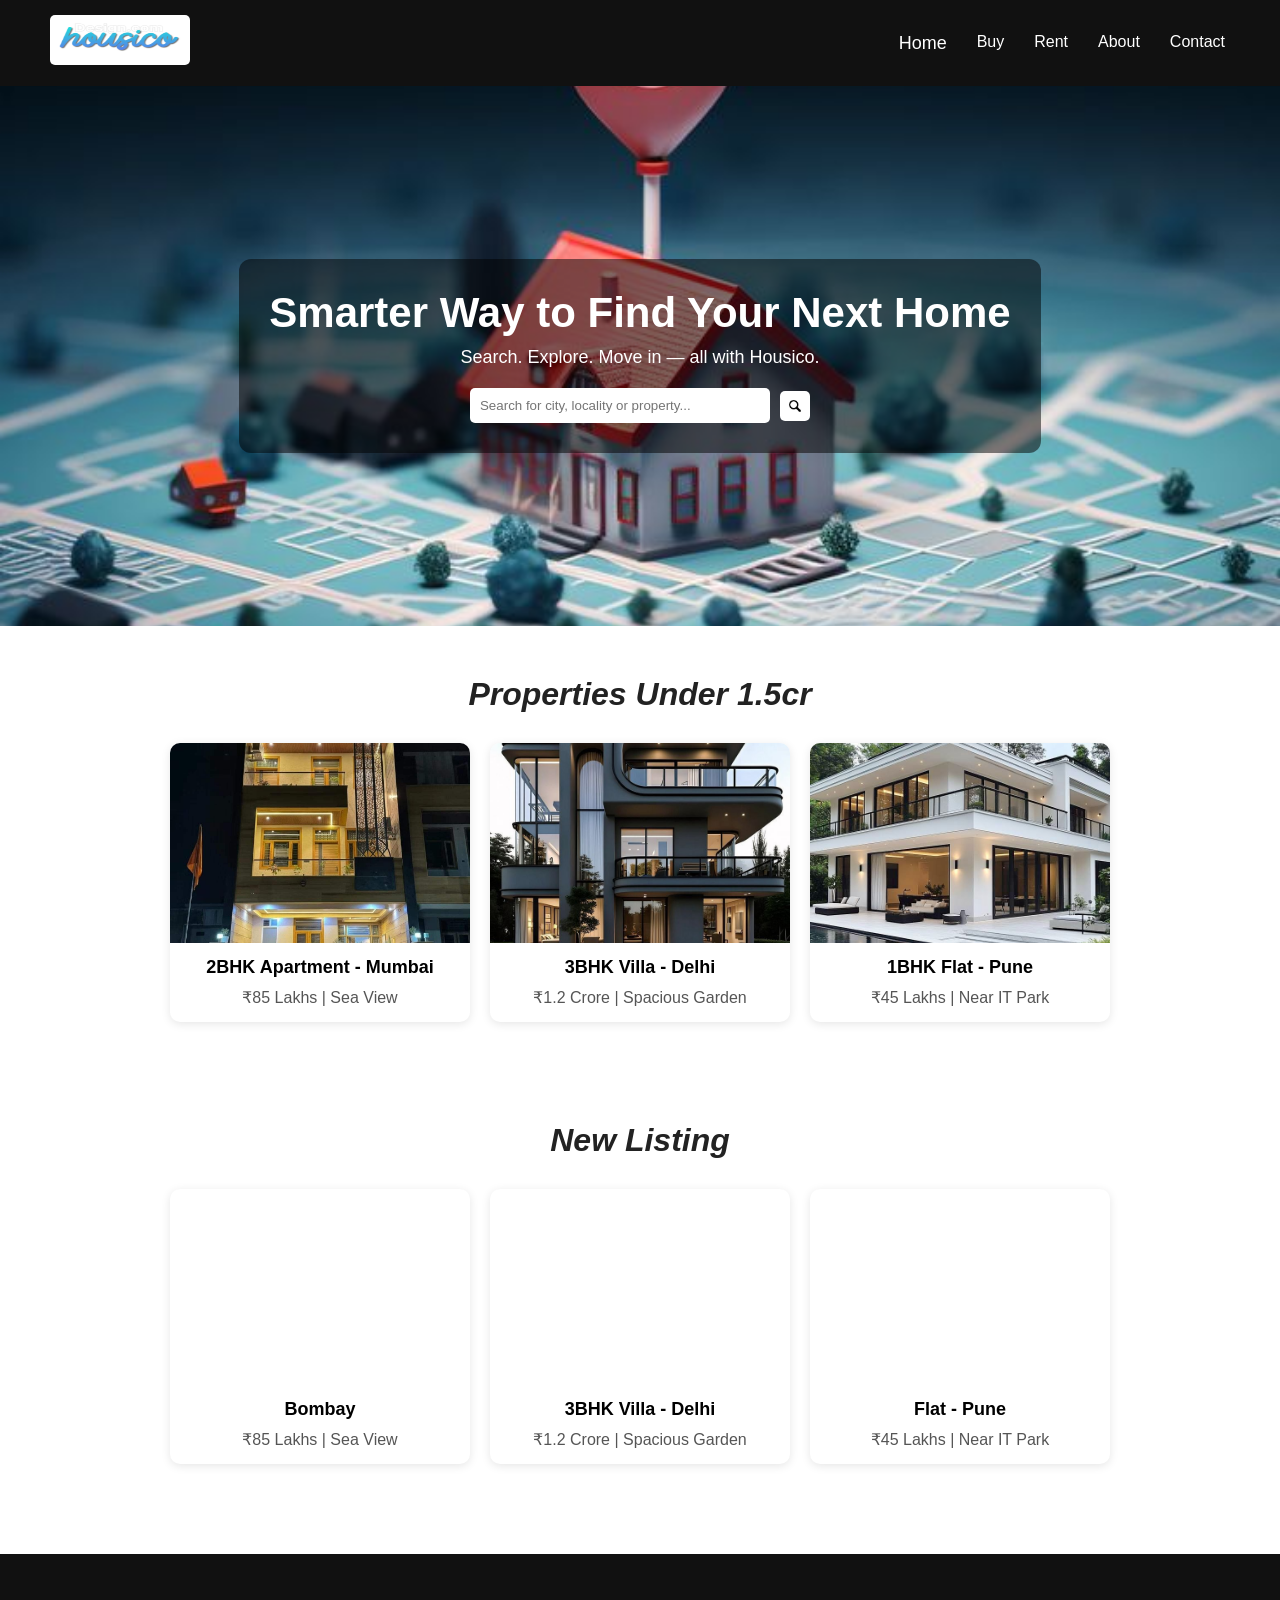
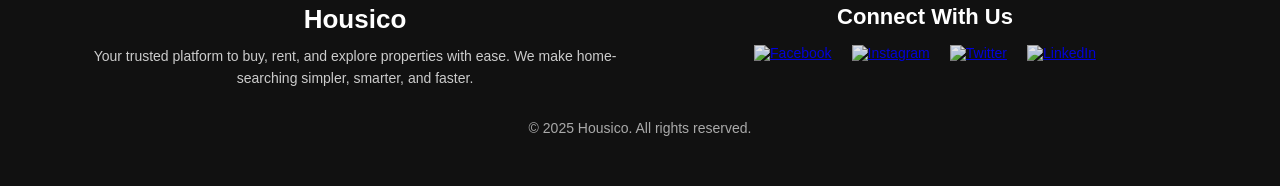
==== buy.html @ acdc95c1 "made buy page,new logo added,fotter improved" ====
<!DOCTYPE html>
<html lang="en">
<head>
    <meta charset="UTF-8">
    <meta name="viewport" content="width=device-width, initial-scale=1.0">
    <title>Document</title>
    <link rel="stylesheet" href="style.css">
</head>
<body>
  <header class="navbar">
    <div class="logo">
        <img src="./images/logo/image.png" alt="Menu Icon" class="menu-icon" />
    </div>
    
    <nav>
      <ul class="nav-links">
        <li><a href="index.html" class="active">Home</a></li>
        <li><a href="buy.html">Buy</a></li>
        <li><a href="rent.html">Rent</a></li>
        <li><a href="about.html">About</a></li>
        <li><a href="contact.html">Contact</a></li>
      </ul>
    </nav>
  </header>

    <!-- Hero Section -->
  <section class="heroforbuy">
    <div class="hero-contentforbuy">
      <h1>Smarter Way to Find Your Next Home</h1>
      <p>Search. Explore. Move in — all with Housico.</p>
       <div class="search-boxforbuy">
        <input type="search" placeholder="Search for city, locality or property..." id="search-barforbuy"/>
        <img src="./images/searchicon/searchicon.jpg" alt="Search" class="search-iconforbuy" />
        </div>
    </div>
  </section>
     <section class="featured">
    <h2>Properties Under 1.5cr </h2>
    <div class="property-container">
      <div class="property-card">
        <img src="./images/propetyforbuypage/house1.jpg" alt="House 1">
        <h3>2BHK Apartment - Mumbai</h3>
        <p>₹85 Lakhs | Sea View</p>
      </div>
      <div class="property-card">
        <img src=".//images/propetyforbuypage/property.jpg" alt="House 2">
        <h3>3BHK Villa - Delhi</h3>
        <p>₹1.2 Crore | Spacious Garden</p>
      </div>
      <div class="property-card">
        <img src="./images/propetyforbuypage/property11.jpg" alt="House 3">
        <h3>1BHK Flat - Pune</h3>
        <p>₹45 Lakhs | Near IT Park</p>
      </div>
    </div>
  </section>

  </section>
     <section class="featured">
    <h2>New Listing</h2>
    <div class="property-container">
      <div class="property-card">
        <video autoplay loop src="./images/newlisting/REC-20251116224227.mp4"></video>
        <h3>Bombay</h3>
        <p>₹85 Lakhs | Sea View</p>
      </div>
      <div class="property-card">
        <video autoplay loop src="./images/newlisting/REC-20251116225117.mp4"></video>
        <h3>3BHK Villa - Delhi</h3>
        <p>₹1.2 Crore | Spacious Garden</p>
      </div>
      <div class="property-card">
         <video autoplay loop src="./images/newlisting/REC-20251116225354.mp4"></video>
        <h3> Flat - Pune</h3>
        <p>₹45 Lakhs | Near IT Park</p>
      </div>
    </div>
  </section>

  <footer>
  <div class="footer-container">

    <div class="footer-about">
      <h3>Housico</h3>
      <p>Your trusted platform to buy, rent, and explore properties with ease.
         We make home-searching simpler, smarter, and faster.</p>
    </div>

    <div class="footer-social">
      <h4>Connect With Us</h4>
      <div class="social-icons">
        <a href="#"><img src="https://cdn-icons-png.flaticon.com/512/733/733547.png" alt="Facebook"></a>
        <a href="#"><img src="https://cdn-icons-png.flaticon.com/512/733/733558.png" alt="Instagram"></a>
        <a href="#"><img src="https://cdn-icons-png.flaticon.com/512/733/733579.png" alt="Twitter"></a>
        <a href="#"><img src="https://cdn-icons-png.flaticon.com/512/3536/3536505.png" alt="LinkedIn"></a>
      </div>
    </div>

  </div>

  <p class="footer-bottom">© 2025 Housico. All rights reserved.</p>
</footer>


    
</body>
</html>
---- style.css ----
* {
  margin: 0;
  padding: 0;
  box-sizing: border-box;
  font-family: "Poppins", sans-serif;
}

.navbar {
  display: flex;
  justify-content: space-between;
  align-items: center;
  background: #111;
  padding: 15px 40px;
  color: rgb(26, 132, 189);
}
.nav-links a {
  color: #11223d;   
  text-decoration: none;
  font-weight: 500;
}

.nav-links a:hover {
  color: #6EC6FF;    
}
.menu-icon {
  width: 30px;
  height: 30px;
  margin-left: 10px;
  border-radius: 5px;
}


.logo {
  font-size: 24px;
  font-weight: bold;

}
.logo img {
  width: 140px; 
  height: 50px;  
}


.navbar ul {
  display: flex;
  list-style: none;
}

.navbar ul li {
  margin: 0 15px;
}

.navbar ul li a {
  color: white;
  text-decoration: none;
  font-weight: 500;
}

.navbar ul li a.active,
.navbar ul li a:hover {
  font-size: 18px;
}

.hero {
  background: url('./images/herobackground/herobackgrod.jpeg') no-repeat center center/cover;
  color: white;
  height: 60vh;
  display: flex;
  align-items: center;
  justify-content: center;
  text-align: center;
}

.hero-content {
  background: rgba(0, 0, 0, 0.5);
  padding: 30px;
  border-radius: 12px;
}

.hero h1 {
  font-size: 42px;
  margin-bottom: 10px;
}

.hero p {
  margin-bottom: 20px;
  font-size: 18px;
}


.hero input {
  padding: 10px;
  width: 300px;
  border: none;
  border-radius: 5px;
  margin-right: 10px;
}
.search-box {
  display: flex;
  justify-content: center;
  align-items: center;

  
}
.search-icon {
  width: 30px;
  height: 30px;
  cursor: pointer;
  border-radius: 5px;
  
}



.featured {
  padding: 50px 40px;
  text-align: center;
}
.featured h2 {
  text-align: center;
  font-size: 32px;
  font-weight: 600;
  color: #222;
  font-style: italic;

}

.property-container {
  display: flex;
  flex-wrap: wrap;
  justify-content: center;
  gap: 20px;
  margin-top: 30px;
}

.property-card {
  width: 300px;
  background: #fff;
  border-radius: 10px;
  box-shadow: 0 2px 10px rgba(0,0,0,0.1);
  overflow: hidden;
}

.property-card img {
  width: 100%;
  height: 200px;
  object-fit: cover;
}

.property-card h3 {
  font-size: 18px;
  margin: 10px 0;
}

.property-card p {
  color: #555;
  margin-bottom: 15px;
}
.property-card video {
  width: 100%;
  height: 200px;
  object-fit: cover;
  border: none;
  border-radius: 0; 
  display: block;
}



footer {
  background: #004aad;
  color: white;
  text-align: center;
  padding: 15px;
  font-size: 14px;
  margin-top: 40px;
}

@media (max-width: 768px) {
  .property-container {
    flex-direction: column;
    align-items: center;
  }

  .hero h1 {
    font-size: 30px;
  }

  .navbar {
    flex-direction: column;
  }

  .navbar ul {
    flex-direction: column;
    align-items: center;
  }
}










.help-area {
  padding: 60px 40px;
  max-width: 1200px;
  margin: auto;
  text-align: left;
  font-family: "Poppins", sans-serif;
}

.help-area h2 {
  font-size: 32px;
  font-weight: 600;
  margin-bottom: 25px;
  color: #0a0a0a;
}

.help-tabs {
  display: flex;
  gap: 15px;
  margin-bottom: 35px;
}

.help-tabs .tab {
  padding: 10px 26px;
  border-radius: 30px;
  border: 1px solid #cccccc;
  background: white;
  font-size: 15px;
  cursor: pointer;
  color: #333;
  transition: 0.2s ease;
}

.help-tabs .tab:hover {
  background: #eaeaea;
}

.help-tabs .tab.active {
  background: #e5e5e5;
  border-color: #bdbdbd;
  font-weight: 600;
}

.help-cards {
  display: grid;
  grid-template-columns: repeat(auto-fit, minmax(300px, 1fr));
  gap: 22px;
}

.help-card {
  border: 1px solid #e0e0e0;
  background: #fff;
  border-radius: 12px;
  padding: 25px;
  position: relative;
  box-shadow: 0 2px 10px rgba(0,0,0,0.05);
  transition: 0.25s ease;
}

.help-card:hover {
  box-shadow: 0 4px 15px rgba(0,0,0,0.3);
}

.help-card .icon {
  position: absolute;
  top: 18px;
  right: 20px;
  font-size: 26px;
  color: #c10000;
}

.help-card h3 {
  font-size: 18px;
  font-weight: 600;
  margin-bottom: 12px;
  color: #222;
}

.help-card p {
  font-size: 15px;
  color: #555;
  line-height: 1.5;
  margin-bottom: 18px;
}

.help-card a {
  font-weight: 600;
  text-decoration: underline;
  color: #004aad;
  font-size: 15px;
}

.help-card a:hover {
  color: #002e73;
}


@media (max-width: 768px) {
  .help-area {
    padding: 40px 20px;
  }

  .helpTabs {
    flex-direction: column;
    gap: 10px;
  }

  .help-cards {
    grid-template-columns: 1fr;
  }
}






.heroforbuy {
  background: url('./images/herobackground/zzz.jpg') no-repeat center center/cover;
  color: white;
  height: 60vh;
  display: flex;
  align-items: center;
  justify-content: center;
  text-align: center;
}

.hero-contentforbuy {
  background: rgba(0, 0, 0, 0.5);
  padding: 30px;
  border-radius: 12px;
}

.heroforbuy h1 {
  font-size: 42px;
  margin-bottom: 10px;
}

.heroforbuy p {
  margin-bottom: 20px;
  font-size: 18px;
}

#search-barforbuy {
  padding: 10px;
  width: 300px;
  border: none;
  border-radius: 5px;
  margin-right: 10px;
}

.search-boxforbuy {
  display: flex;
  justify-content: center;
  align-items: center;
}

.search-iconforbuy {
  width: 30px;
  height: 30px;
  cursor: pointer;
  border-radius: 5px;
}






footer {
  background: #111;
  color: white;
  padding: 50px 20px;
  margin-top: 40px;
}

.footer-container {
  max-width: 1100px;
  margin: auto;
  display: flex;
  justify-content: space-between;
  align-items: flex-start;
  gap: 40px;
  flex-wrap: wrap;
}

.footer-about {
  flex: 1;
  min-width: 260px;
}

.footer-about h3 {
  font-size: 26px;
  margin-bottom: 10px;
}

.footer-about p {
  color: #ccc;
  line-height: 1.6;
}

.footer-social {
  flex: 1;
  min-width: 260px;
  text-align: center;
}

.footer-social h4 {
  font-size: 22px;
  margin-bottom: 15px;
}

.social-icons {
  display: flex;
  justify-content: center;
  gap: 20px;
}

.social-icons img {
  width: 35px;
  transition: 0.3s ease;
  opacity: 0.9;
}

.social-icons img:hover {
  transform: scale(1.15);
  opacity: 1;
}

.footer-bottom {
  text-align: center;
  margin-top: 30px;
  color: #aaa;
}
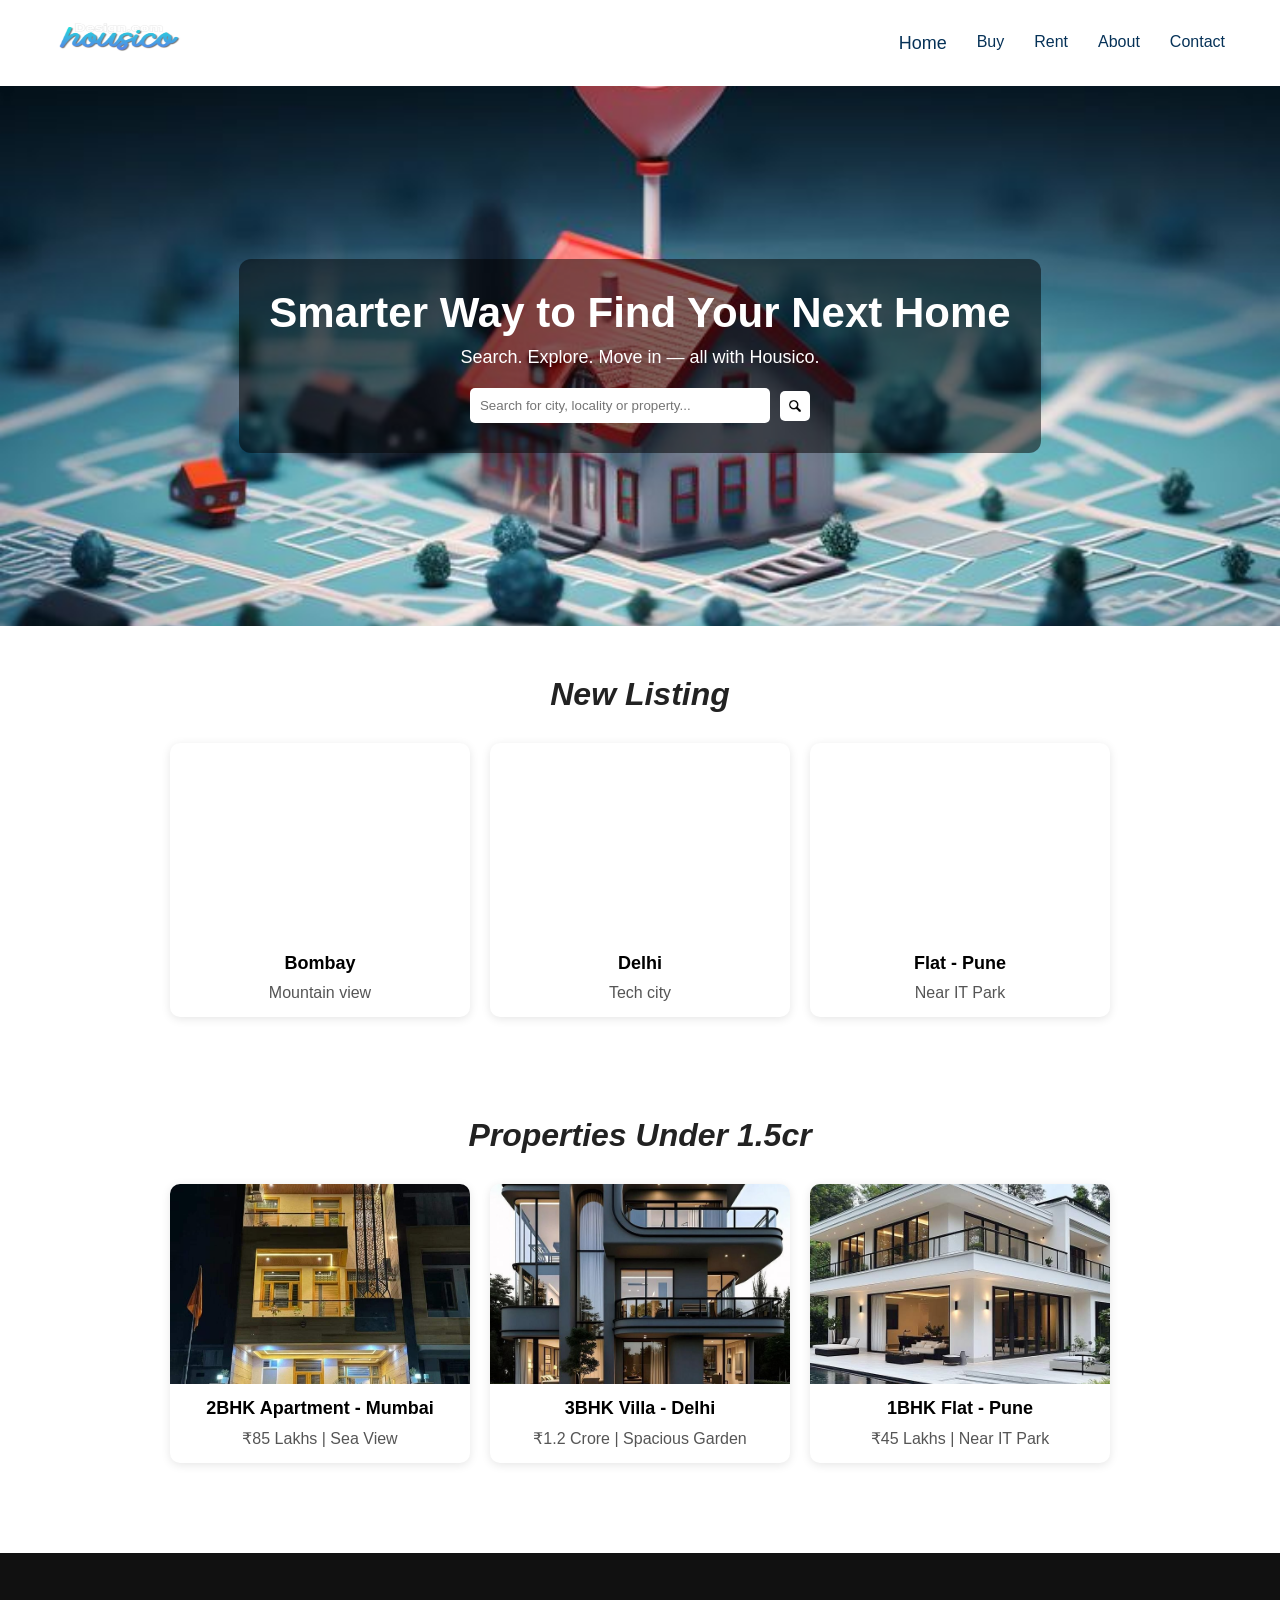
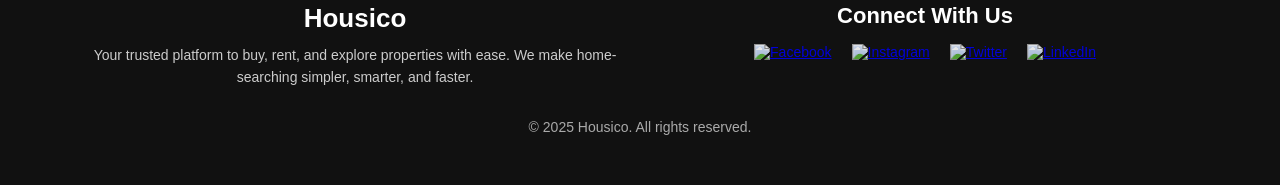
==== commit df8f893d: "nav color change,but page edited" ====
--- a/buy.html
+++ b/buy.html
@@ -33,6 +33,29 @@
         <img src="./images/searchicon/searchicon.jpg" alt="Search" class="search-iconforbuy" />
         </div>
     </div>
+
+      </section>
+     <section class="featured">
+    <h2>New Listing</h2>
+    <div class="property-container">
+      <div class="property-card">
+        <video autoplay loop src="./images/newlisting/REC-20251116224227.mp4"></video>
+        <h3>Bombay</h3>
+        <p> Mountain view</p>
+      </div>
+      <div class="property-card">
+        <video autoplay loop src="./images/newlisting/REC-20251116225117.mp4"></video>
+        <h3> Delhi</h3>
+        <p> Tech city</p>
+      </div>
+      <div class="property-card">
+         <video autoplay loop src="./images/newlisting/REC-20251116225354.mp4"></video>
+        <h3> Flat - Pune</h3>
+        <p> Near IT Park</p>
+      </div>
+    </div>
+  </section>
+
   </section>
      <section class="featured">
     <h2>Properties Under 1.5cr </h2>
@@ -55,27 +78,6 @@
     </div>
   </section>
 
-  </section>
-     <section class="featured">
-    <h2>New Listing</h2>
-    <div class="property-container">
-      <div class="property-card">
-        <video autoplay loop src="./images/newlisting/REC-20251116224227.mp4"></video>
-        <h3>Bombay</h3>
-        <p>₹85 Lakhs | Sea View</p>
-      </div>
-      <div class="property-card">
-        <video autoplay loop src="./images/newlisting/REC-20251116225117.mp4"></video>
-        <h3>3BHK Villa - Delhi</h3>
-        <p>₹1.2 Crore | Spacious Garden</p>
-      </div>
-      <div class="property-card">
-         <video autoplay loop src="./images/newlisting/REC-20251116225354.mp4"></video>
-        <h3> Flat - Pune</h3>
-        <p>₹45 Lakhs | Near IT Park</p>
-      </div>
-    </div>
-  </section>
 
   <footer>
   <div class="footer-container">
--- a/style.css
+++ b/style.css
@@ -4,14 +4,17 @@
   box-sizing: border-box;
   font-family: "Poppins", sans-serif;
 }
+body{
+  background-color:white;
+}
 
 .navbar {
   display: flex;
   justify-content: space-between;
   align-items: center;
-  background: #111;
+  background-color: #ffffff;
   padding: 15px 40px;
-  color: rgb(26, 132, 189);
+  color: white;
 }
 .nav-links a {
   color: #11223d;   
@@ -51,7 +54,7 @@
 }
 
 .navbar ul li a {
-  color: white;
+  color: rgb(6, 50, 88);
   text-decoration: none;
   font-weight: 500;
 }
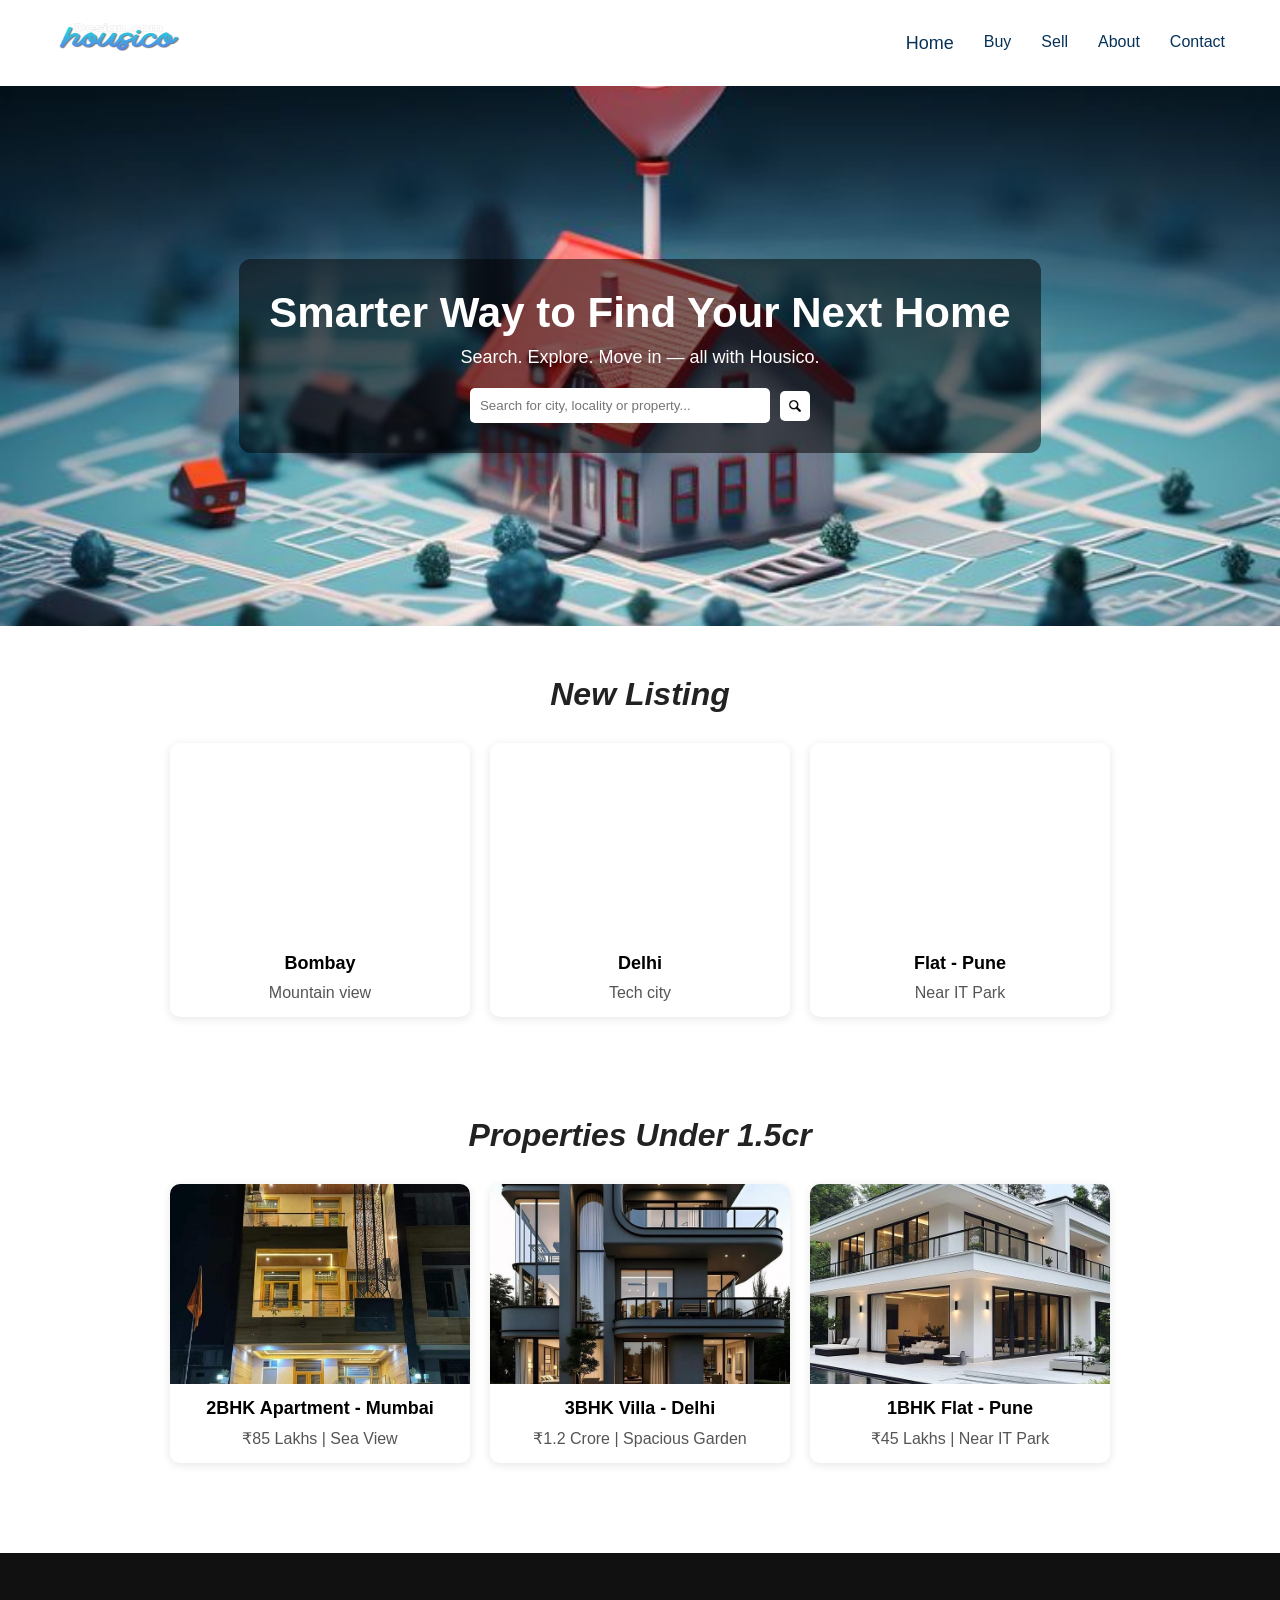
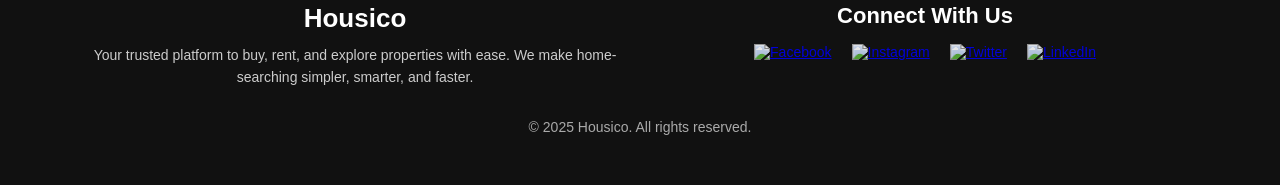
==== commit d8b7b7fb: "Sell page made" ====
--- a/buy.html
+++ b/buy.html
@@ -16,14 +16,14 @@
       <ul class="nav-links">
         <li><a href="index.html" class="active">Home</a></li>
         <li><a href="buy.html">Buy</a></li>
-        <li><a href="rent.html">Rent</a></li>
+        <li><a href="sell.html">Sell</a></li>
         <li><a href="about.html">About</a></li>
         <li><a href="contact.html">Contact</a></li>
       </ul>
     </nav>
   </header>
 
-    <!-- Hero Section -->
+    <!-- Hero section for buy (remenber to use good image)-->
   <section class="heroforbuy">
     <div class="hero-contentforbuy">
       <h1>Smarter Way to Find Your Next Home</h1>
--- a/style.css
+++ b/style.css
@@ -12,9 +12,9 @@
   display: flex;
   justify-content: space-between;
   align-items: center;
-  background-color: #ffffff;
+  background:rgb(255, 255, 255);
   padding: 15px 40px;
-  color: white;
+  color: rgb(22, 185, 207);
 }
 .nav-links a {
   color: #11223d;   
@@ -439,5 +439,192 @@
 .footer-bottom {
   text-align: center;
   margin-top: 30px;
-  color: #aaa;
-}
+  color: #aaaaaa;
+}
+
+
+
+
+
+
+.compare-section {
+  display: flex;
+  justify-content: space-between;
+  align-items: center;
+  padding: 60px 40px;
+  background: #fafafa;
+  gap: 40px;
+}
+
+.compare-left {
+  flex: 1.1;
+}
+
+.compare-left h1 {
+  font-size: 42px;
+  font-weight: 700;
+  color: #111;
+  line-height: 1.3;
+  margin-bottom: 30px;
+}
+
+
+
+.steps {
+  margin-top: 20px;
+  margin-bottom: 35px;
+}
+
+.step {
+  display: flex;
+  align-items: center;
+  margin-bottom: 14px;
+}
+
+.circle {
+  width: 40px;
+  height: 40px;
+  border-radius: 50%;
+  background: #111;
+  color: white;
+  display: flex;
+  justify-content: center;
+  align-items: center;
+  margin-right: 15px;
+  font-size: 20px;
+  font-weight: 600;
+}
+
+.address-box {
+  display: flex;
+  align-items: center;
+  gap: 10px;
+  margin-top: 20px;
+}
+
+.address-box input {
+  width: 330px;
+  padding: 15px;
+  border: 1px solid #ccc;
+  border-radius: 40px;
+  font-size: 15px;
+}
+
+.start-btn {
+  padding: 15px 28px;
+  background: black;
+  color: white;
+  border: none;
+  font-size: 16px;
+  border-radius: 40px;
+  cursor: pointer;
+}
+
+.start-btn:hover {
+  background: #1080db;
+}
+
+.compare-right {
+  flex: 1;
+  display: flex;
+  justify-content: center;
+}
+
+.compare-right img {
+  width: 100%;
+  max-width: 520px;
+  border-radius: 20px;
+}
+.headline {
+  font-size: 46px;
+  font-weight: 700;
+  line-height: 1.15;
+}
+
+.gradient-text {
+  background: linear-gradient(90deg, #0a2540, #1d72b8, #3ca4ff);
+  -webkit-background-clip: text;
+  -webkit-text-fill-color: transparent;
+}
+
+
+
+
+
+.agents-section {
+  text-align: center;
+  padding: 60px 20px;
+  font-family: "Poppins", sans-serif;
+}
+
+.agents-title {
+  font-size: 35px;
+  font-weight: 700;
+  margin-bottom: 5px;
+  color: #111;
+}
+
+.agents-subtitle {
+  font-size: 20px;
+  color: #444;
+  margin-bottom: 40px;
+}
+
+.agents-container {
+  display: flex;
+  justify-content: center;
+  flex-wrap: wrap;
+  gap: 50px;
+}
+
+.agent-card {
+  text-align: center;
+  width: 200px;
+}
+
+.agent-card img {
+  width: 130px;
+  height: 130px;
+  border-radius: 50%;
+  object-fit: cover;
+  margin-bottom: 15px;
+}
+
+.agent-card h3 {
+  font-size: 20px;
+  font-weight: 600;
+  margin-bottom: 4px;
+}
+
+.agency {
+  font-size: 14px;
+  color: #666;
+  margin-bottom: 12px;
+}
+
+.agent-card p {
+  font-size: 15px;
+  color: #333;
+}
+
+.bold {
+  font-weight: 700;
+}
+
+@media (max-width: 768px) {
+  .agents-container {
+    gap: 30px;
+  }
+
+  .agent-card {
+    width: 160px;
+  }
+
+  .agents-title {
+    font-size: 30px;
+  }
+}
+
+
+
+
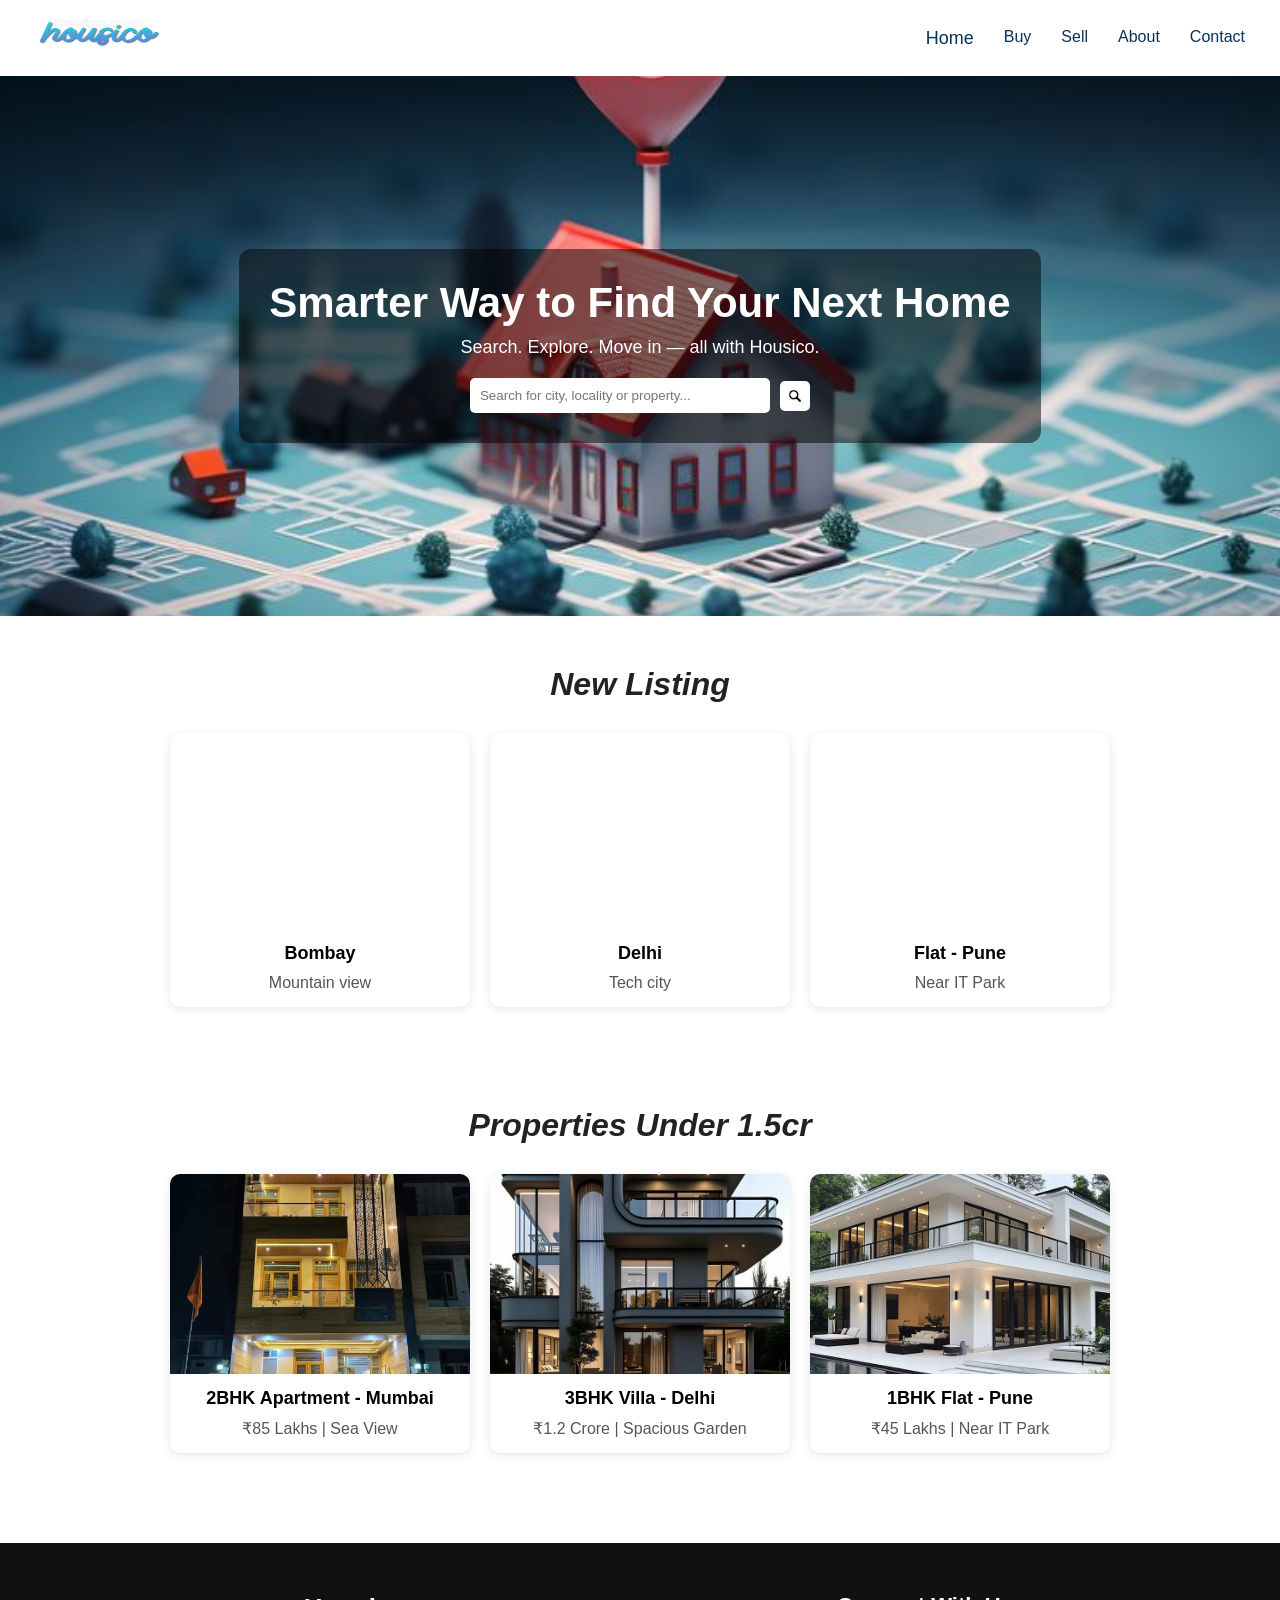
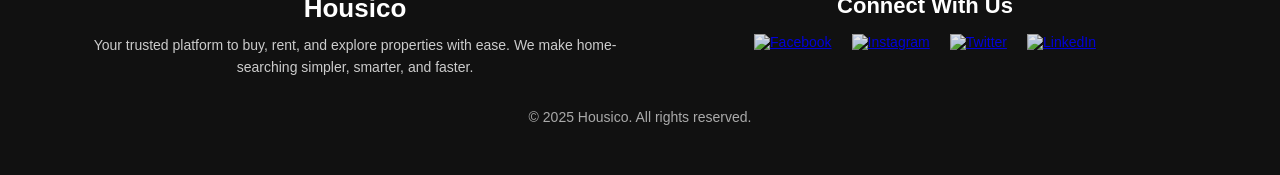
==== commit a0dfbc85: "java scrip added" ====
--- a/buy.html
+++ b/buy.html
@@ -19,6 +19,7 @@
         <li><a href="sell.html">Sell</a></li>
         <li><a href="about.html">About</a></li>
         <li><a href="contact.html">Contact</a></li>
+        
       </ul>
     </nav>
   </header>
@@ -104,6 +105,6 @@
 </footer>
 
 
-    
+    <script src="script.js"></script>
 </body>
 </html>
--- a/style.css
+++ b/style.css
@@ -198,14 +198,6 @@
     align-items: center;
   }
 }
-
-
-
-
-
-
-
-
 
 
 .help-area {
@@ -320,10 +312,6 @@
 }
 
 
-
-
-
-
 .heroforbuy {
   background: url('./images/herobackground/zzz.jpg') no-repeat center center/cover;
   color: white;
@@ -371,11 +359,6 @@
   border-radius: 5px;
 }
 
-
-
-
-
-
 footer {
   background: #111;
   color: white;
@@ -441,11 +424,6 @@
   margin-top: 30px;
   color: #aaaaaa;
 }
-
-
-
-
-
 
 .compare-section {
   display: flex;
@@ -548,9 +526,6 @@
 }
 
 
-
-
-
 .agents-section {
   text-align: center;
   padding: 60px 20px;
@@ -626,5 +601,297 @@
 }
 
 
-
-
+.search-container {
+    position: relative;       
+    width: 100%;
+    max-width: 400px;
+    display: inline-block;
+}
+
+#search-bar {
+    width: 100%;
+    padding: 10px;
+    padding-right: 35px;     
+    box-sizing: border-box;
+}
+
+
+.search-container .search-icon {
+    position: absolute;
+    right: 10px;
+    top: 50%;
+    transform: translateY(-50%);
+    width: 20px; 
+    height: 20px;
+    cursor: pointer;
+}
+
+#suggestions {
+    position: absolute;
+    top: 100%;               
+    left: 0;
+    width: 100%;
+    background: #000000ed;
+    border: 1px solid #ccc;
+    border-radius: 0 0 5px 5px;
+    box-shadow: 0 4px 10px rgba(0,0,0,0.1);
+    display: none;          
+    z-index: 1000;
+    max-height: 200px;
+    overflow-y: auto;
+}
+#suggestions div {
+    padding: 10px;
+    cursor: pointer;
+}
+#suggestions div:hover {
+    background: #81c4e6;
+}
+/* lllll */
+body.dark-mode {
+  background-color: #121212;  
+  color: #ffffff;             
+}
+
+
+body.dark-mode .navbar {
+  background-color: #1f1f1f; 
+  color: #ffffff;
+}
+
+body.dark-mode .nav-links a {
+  color: #ffffff; 
+}
+
+
+body.dark-mode .property-card,
+body.dark-mode .agent-card,
+body.dark-mode .help-card {
+  background-color: #1e1e1e; 
+  color: #ffffff;            
+  box-shadow: 0 4px 10px rgba(0,0,0,0.4);
+}
+
+
+body.dark-mode #suggestions {
+  background-color: #2a2a2a;
+  color: #ffffff;           
+  border: 1px solid #444;
+}
+
+
+body.dark-mode #suggestions div {
+  color: #ffffff;
+}
+
+body.dark-mode #suggestions div:hover {
+  background-color: #3a3a3a;
+}
+
+
+body.dark-mode h1,
+body.dark-mode h2,
+body.dark-mode h3,
+body.dark-mode p,
+body.dark-mode span,
+body.dark-mode label,
+body.dark-mode a {
+  color: #ffffff; 
+}
+
+.modal {
+  display: none;
+  position: fixed;
+  z-index: 10000;
+  left: 0;
+  top: 0;
+  width: 100%;
+  height: 100%;
+  overflow: auto;
+  background-color: rgba(0,0,0,0.5);
+  font-family: Arial, sans-serif;
+}
+
+.modal-content {
+  background-color: #fff;
+  margin: 5% auto;
+  padding: 30px 20px;
+  border-radius: 12px;
+  width: 90%;
+  max-width: 400px;
+  position: relative;
+  text-align: center;
+}
+
+
+.modal .close {
+  position: absolute;
+  top: 15px;
+  right: 20px;
+  font-size: 28px;
+  cursor: pointer;
+}
+
+.modal input[type="email"] {
+  width: 100%;
+  padding: 12px;
+  margin: 10px 0;
+  border-radius: 8px;
+  border: 1px solid #ccc;
+  box-sizing: border-box;
+}
+
+#continue-btn {
+  width: 100%;
+  padding: 12px;
+  margin: 10px 0;
+  background-color: black;
+  color: white;
+  border: none;
+  border-radius: 8px;
+  font-weight: bold;
+  cursor: pointer;
+}
+
+.divider {
+  display: flex;
+  align-items: center;
+  margin: 15px 0;
+}
+.divider::before,
+.divider::after {
+  content: '';
+  flex: 1;
+  height: 1px;
+  background: #ccc;
+}
+.divider span {
+  margin: 0 10px;
+  color: #555;
+}
+
+.social-btn {
+  display: flex;
+  align-items: center;
+  justify-content: center;
+  width: 100%;
+  margin: 8px 0;
+  padding: 10px;
+  border: 1px solid #ccc;
+  border-radius: 8px;
+  cursor: pointer;
+  background: #fff;
+}
+.social-btn img {
+  width: 20px;
+  height: 20px;
+  margin-right: 10px;
+}
+.social-btn.google { border-color: #ccc; }
+.social-btn.facebook { border-color: #1877f2; color: #1877f2; }
+.social-btn.apple { border-color: black; color: black; }
+
+.agent-text, .terms {
+  font-size: 12px;
+  margin-top: 15px;
+  color: #555;
+}
+.agent-text a, .terms a { text-decoration: underline; color: #555; }
+
+
+
+
+
+
+
+
+.navbar {
+  display: flex;
+  align-items: center;
+  justify-content: space-between;
+  padding: 10px 20px;
+  background-color: #ffffff;
+  box-shadow: 0 2px 5px rgba(0,0,0,0.1);
+}
+
+.navbar .navbar-buttons {
+  display: flex;
+  align-items: center;
+  gap: 10px; 
+}
+
+#login-btn {
+  padding: 8px 18px;
+  border-radius: 25px;
+  border: 2px solid #1a1a1a;
+  background: transparent;
+  color: #1a1a1a;
+  font-weight: bold;
+  cursor: pointer;
+  transition: all 0.3s;
+}
+
+#login-btn:hover {
+  background-color: #1a1a1a;
+  color: #ffffff;
+}
+
+
+#signup-btn {
+  padding: 8px 18px;
+  border-radius: 25px;
+  border: 2px solid #1a73e8;
+  background-color: #1a73e8;
+  color: #ffffff;
+  font-weight: bold;
+  cursor: pointer;
+  transition: all 0.3s;
+}
+
+#signup-btn:hover {
+  background-color: #155ab6;
+  border-color: #155ab6;
+}
+
+#theme-toggle {
+  padding: 8px 14px;
+  border-radius: 25px;
+  border: 1px solid #ccc;
+  background-color: #ffffff;
+  cursor: pointer;
+  font-size: 16px;
+  transition: all 0.3s;
+}
+
+#theme-toggle:hover {
+  background-color: #1a1a1a;
+  color: #ffffff;
+}
+
+body.dark-mode #login-btn {
+  border-color: #ffffff;
+  color: #ffffff;
+}
+body.dark-mode #login-btn:hover {
+  background-color: #ffffff;
+  color: #1a1a1a;
+}
+
+body.dark-mode #signup-btn {
+  background-color: #0b5ed7;
+  border-color: #0b5ed7;
+  color: #ffffff;
+}
+body.dark-mode #signup-btn:hover {
+  background-color: #084298;
+}
+
+body.dark-mode #theme-toggle {
+  background-color: #1a1a1a;
+  color: #ffffff;
+  border-color: #ffffff;
+}
+body.dark-mode #theme-toggle:hover {
+  background-color: #ffffff;
+  color: #1a1a1a;
+}
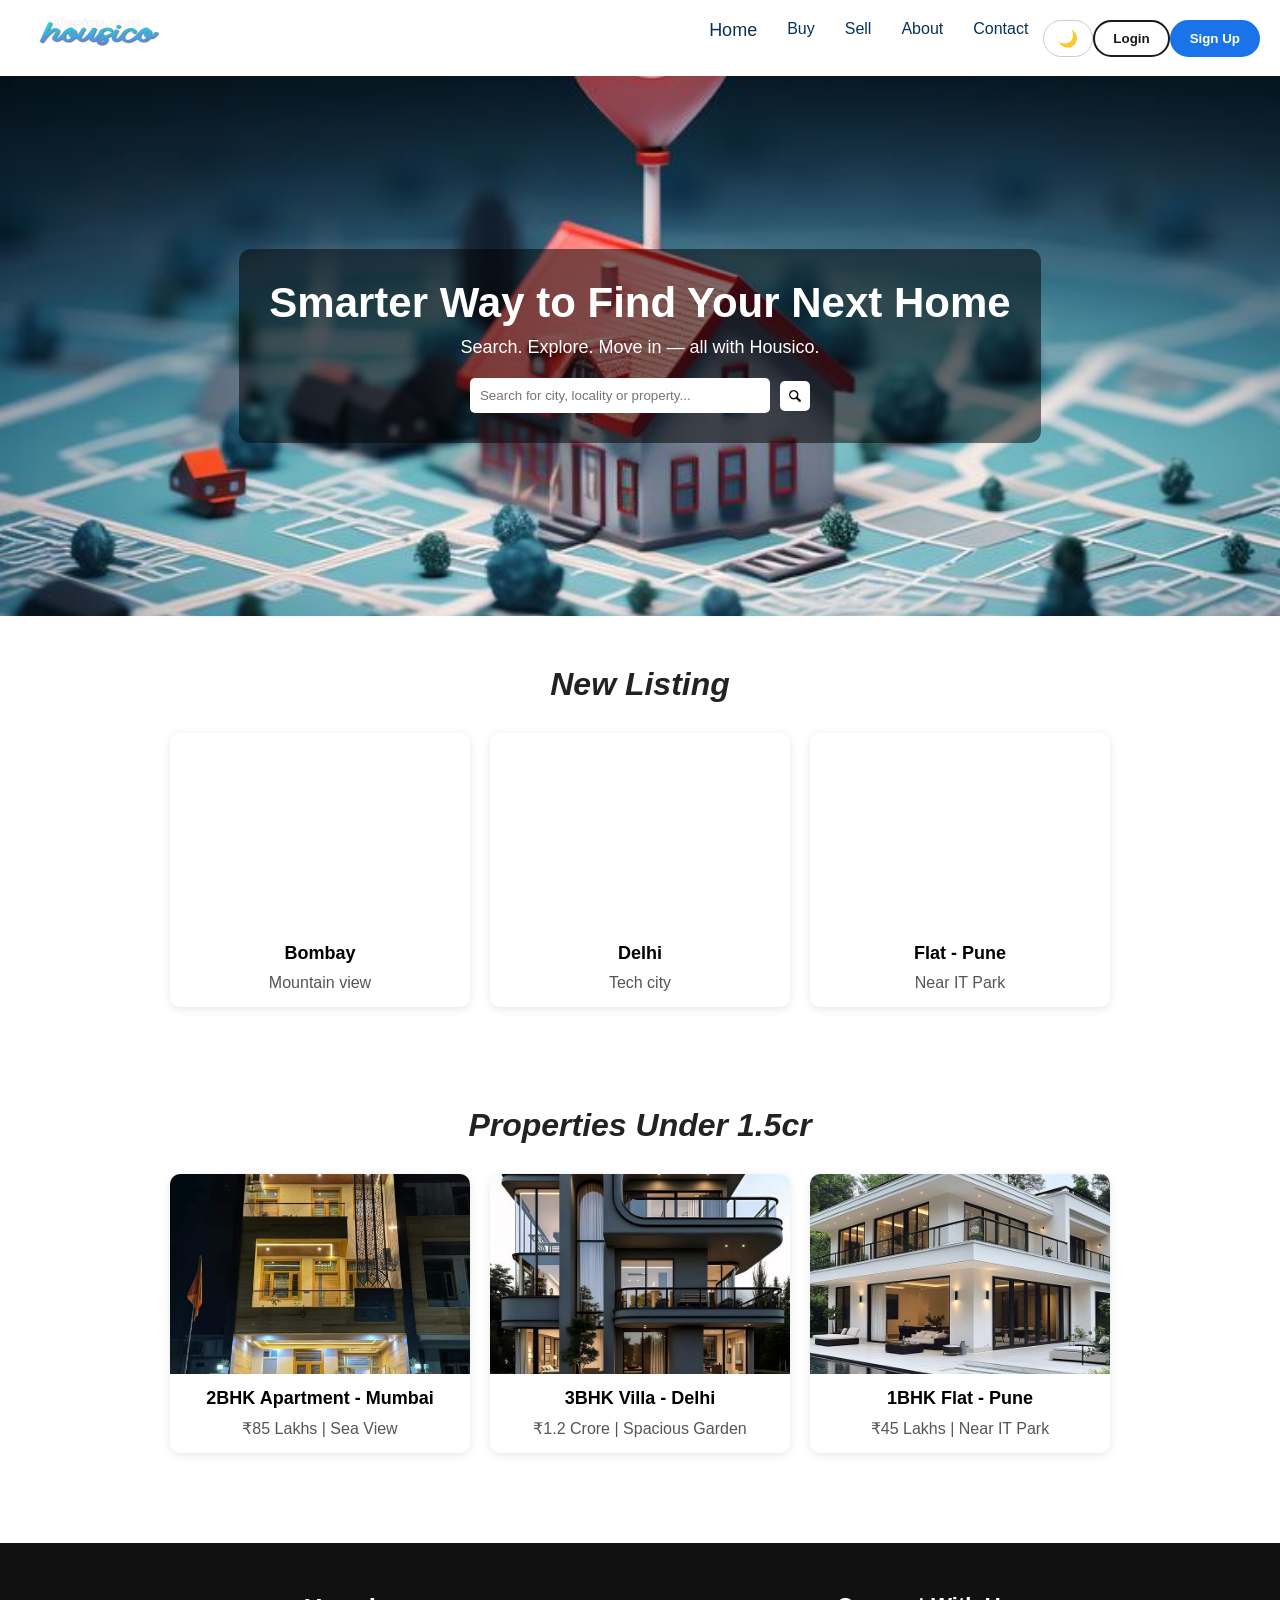
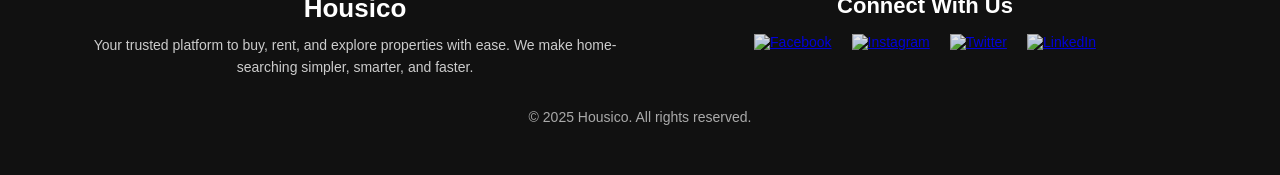
==== commit 3806f906: "java scrip added3" ====
--- a/buy.html
+++ b/buy.html
@@ -19,6 +19,9 @@
         <li><a href="sell.html">Sell</a></li>
         <li><a href="about.html">About</a></li>
         <li><a href="contact.html">Contact</a></li>
+        <button id="theme-toggle">🌙</button>
+        <button id="login-btn">Login</button>
+        <button id="signup-btn">Sign Up</button>
         
       </ul>
     </nav>
@@ -104,6 +107,36 @@
   <p class="footer-bottom">© 2025 Housico. All rights reserved.</p>
 </footer>
 
+      <div id="login-modal" class="modal">
+  <div class="modal-content">
+    <span class="close" id="close-login">&times;</span>
+    <h2>Log in or create an account</h2>
+
+
+    <label for="email">Email address <span style="font-weight:normal;">required</span></label>
+    <input type="email" id="email" placeholder="Enter your email" required>
+    <button id="continue-btn">Continue</button>
+
+    <div class="divider"><span>or</span></div>
+
+    <button class="social-btn google"><img src="https://upload.wikimedia.org/wikipedia/commons/5/53/Google_%22G%22_Logo.svg" alt="Google" /> Continue with Google</button>
+    <button class="social-btn facebook"><img src="https://upload.wikimedia.org/wikipedia/commons/0/05/Facebook_Logo_%282019%29.png" alt="Facebook" /> Continue with Facebook</button>
+    <button class="social-btn apple"><img src="https://upload.wikimedia.org/wikipedia/commons/f/fa/Apple_logo_black.svg" alt="Apple" /> Continue with Apple</button>
+
+    <p class="agent-text">
+      Are you a real estate agent? 
+      <a href="#">Log in</a> or <a href="#">create an account</a> 
+      <a href="#">Purchase products</a>
+    </p>
+
+    <p class="terms">
+      By creating an account you agree to our 
+      <a href="#">Terms of Use</a> and <a href="#">Privacy Policy</a>.
+    </p>
+  </div>
+</div>
+
+
 
     <script src="script.js"></script>
 </body>
